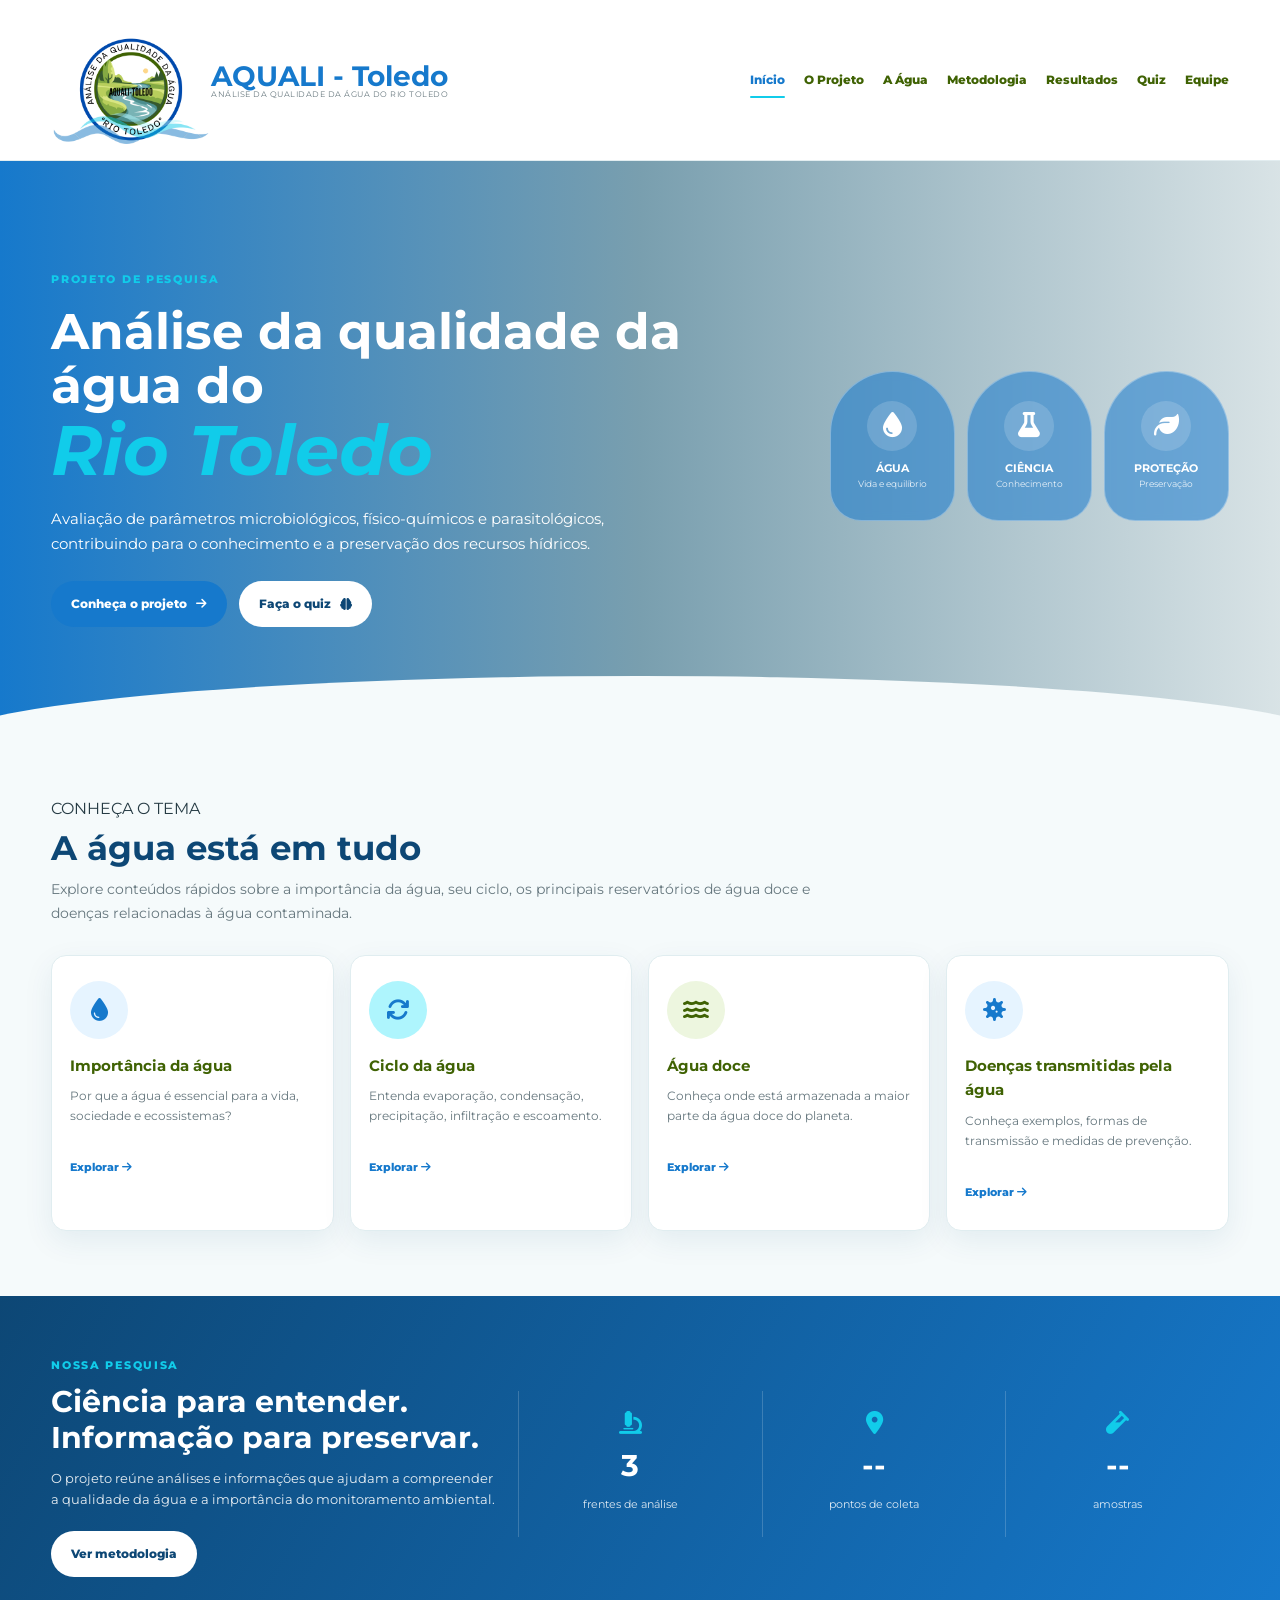
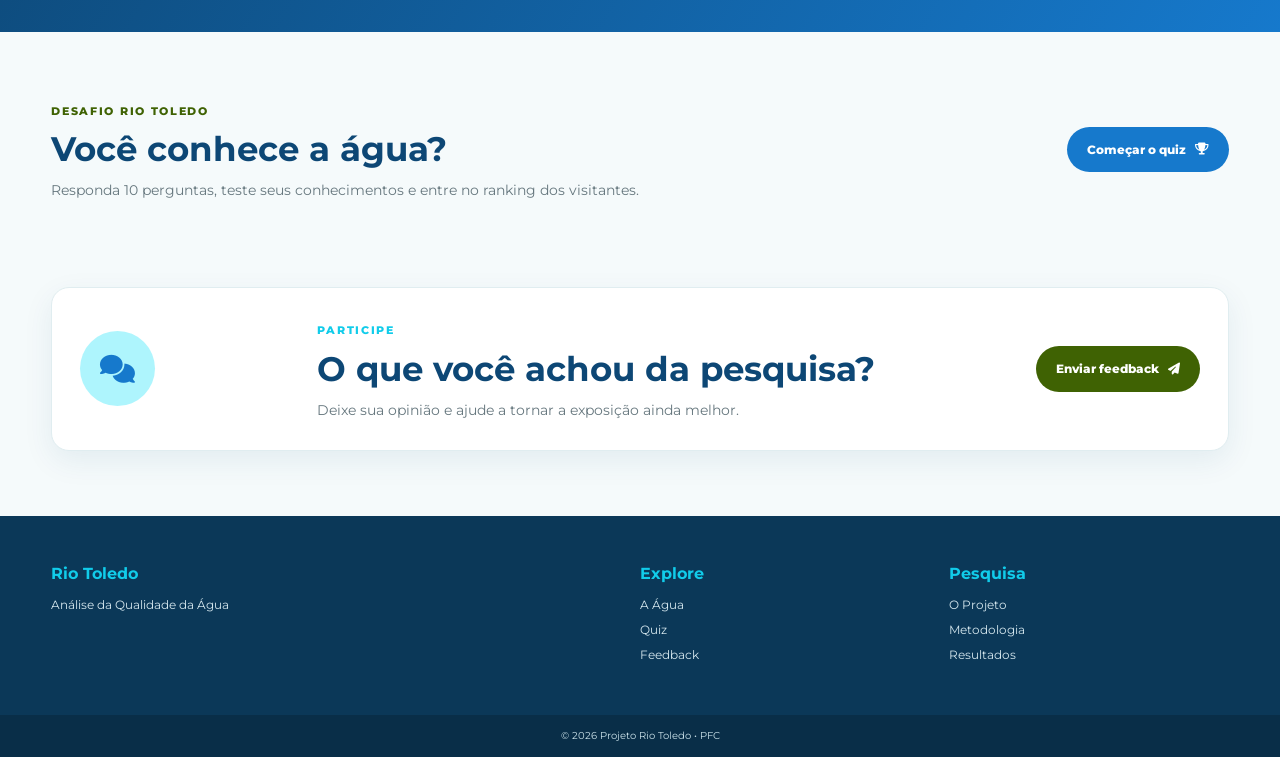
==== index.html @ f603f65a "chore: Arquivos iniciais" ====
<!DOCTYPE html>
<html lang="pt-BR">
<head>
  <meta charset="UTF-8">
  <meta name="viewport" content="width=device-width, initial-scale=1.0">
  <meta name="description" content="Projeto Rio Toledo — Análise da Qualidade da Água">
  <title>Rio Toledo | Análise da Qualidade da Água</title>
  <link rel="stylesheet" href="css/style.css">
  <link rel="stylesheet" href="https://cdnjs.cloudflare.com/ajax/libs/font-awesome/6.5.2/css/all.min.css">
</head>
<body>
<header class="header">
  <div class="container header-inner">
    <a class="brand" href="index.html" aria-label="Rio Toledo - início">
      <img src="img/AQUALI-TOLEDO (2).png" alt="Logo Rio Toledo" onerror="this.style.display='none'">
      <div class="brand-fallback">
        <strong>AQUALI - Toledo</strong>
        <small>Análise da Qualidade da Água do Rio Toledo</small>
      </div>
    </a>

    <button class="menu-toggle" aria-label="Abrir menu"><i class="fa-solid fa-bars"></i></button>

    <nav class="nav" id="mainNav">
      <a href="index.html" class="active">Início</a>
      <a href="projeto.html">O Projeto</a>
      <a href="agua.html">A Água</a>
      <a href="metodologia.html">Metodologia</a>
      <a href="resultados.html">Resultados</a>
      <a href="quiz.html">Quiz</a>
      <a href="equipe.html">Equipe</a>
    </nav>
  </div>
</header>

<main>
  <section class="hero" id="inicio">
    <div class="hero-overlay"></div>
    <div class="container hero-inner">
      <div class="hero-copy">
        <span class="eyebrow">PROJETO DE PESQUISA</span>
        <h1>Análise da qualidade da água do <em>Rio Toledo</em></h1>
        <p>Avaliação de parâmetros microbiológicos, físico-químicos e parasitológicos, contribuindo para o conhecimento e a preservação dos recursos hídricos.</p>
        <div class="hero-actions">
          <a class="btn btn-primary" href="projeto.html">Conheça o projeto <i class="fa-solid fa-arrow-right"></i></a>
          <a class="btn btn-light" href="quiz.html">Faça o quiz <i class="fa-solid fa-brain"></i></a>
        </div>
      </div>

      <div class="hero-badges">
        <div class="hero-badge"><i class="fa-solid fa-droplet"></i><b>ÁGUA</b><span>Vida e equilíbrio</span></div>
        <div class="hero-badge"><i class="fa-solid fa-flask"></i><b>CIÊNCIA</b><span>Conhecimento</span></div>
        <div class="hero-badge"><i class="fa-solid fa-leaf"></i><b>PROTEÇÃO</b><span>Preservação</span></div>
      </div>
    </div>
  </section>

  <section class="container section">
    <div class="section-heading">
      <span>CONHEÇA O TEMA</span>
      <h2>A água está em tudo</h2>
      <p>Explore conteúdos rápidos sobre a importância da água, seu ciclo, os principais reservatórios de água doce e doenças relacionadas à água contaminada.</p>
    </div>

    <div class="feature-grid">
      <a class="feature-card" href="agua.html#importancia">
        <div class="icon-circle blue"><i class="fa-solid fa-droplet"></i></div>
        <h3>Importância da água</h3>
        <p>Por que a água é essencial para a vida, sociedade e ecossistemas?</p>
        <span>Explorar <i class="fa-solid fa-arrow-right"></i></span>
      </a>
      <a class="feature-card" href="agua.html#ciclo">
        <div class="icon-circle cyan"><i class="fa-solid fa-arrows-rotate"></i></div>
        <h3>Ciclo da água</h3>
        <p>Entenda evaporação, condensação, precipitação, infiltração e escoamento.</p>
        <span>Explorar <i class="fa-solid fa-arrow-right"></i></span>
      </a>
      <a class="feature-card" href="agua.html#reservatorios">
        <div class="icon-circle green"><i class="fa-solid fa-water"></i></div>
        <h3>Água doce</h3>
        <p>Conheça onde está armazenada a maior parte da água doce do planeta.</p>
        <span>Explorar <i class="fa-solid fa-arrow-right"></i></span>
      </a>
      <a class="feature-card" href="agua.html#doencas">
        <div class="icon-circle blue"><i class="fa-solid fa-virus"></i></div>
        <h3>Doenças transmitidas pela água</h3>
        <p>Conheça exemplos, formas de transmissão e medidas de prevenção.</p>
        <span>Explorar <i class="fa-solid fa-arrow-right"></i></span>
      </a>
    </div>
  </section>

  <section class="project-strip">
    <div class="container strip-grid">
      <div>
        <span class="eyebrow">NOSSA PESQUISA</span>
        <h2>Ciência para entender. Informação para preservar.</h2>
        <p>O projeto reúne análises e informações que ajudam a compreender a qualidade da água e a importância do monitoramento ambiental.</p>
        <a class="btn btn-light" href="metodologia.html">Ver metodologia</a>
      </div>
      <div class="strip-stat"><i class="fa-solid fa-microscope"></i><strong>3</strong><span>frentes de análise</span></div>
      <div class="strip-stat"><i class="fa-solid fa-location-dot"></i><strong>--</strong><span>pontos de coleta</span></div>
      <div class="strip-stat"><i class="fa-solid fa-vial"></i><strong>--</strong><span>amostras</span></div>
    </div>
  </section>

  <section class="container section quiz-promo">
    <div>
      <span class="eyebrow green-text">DESAFIO RIO TOLEDO</span>
      <h2>Você conhece a água?</h2>
      <p>Responda 10 perguntas, teste seus conhecimentos e entre no ranking dos visitantes.</p>
    </div>
    <a class="btn btn-primary" href="quiz.html">Começar o quiz <i class="fa-solid fa-trophy"></i></a>
  </section>

  <section class="container section feedback-promo">
    <div class="feedback-art"><i class="fa-solid fa-comments"></i></div>
    <div>
      <span class="eyebrow">PARTICIPE</span>
      <h2>O que você achou da pesquisa?</h2>
      <p>Deixe sua opinião e ajude a tornar a exposição ainda melhor.</p>
    </div>
    <a class="btn btn-green" href="feedback.html">Enviar feedback <i class="fa-solid fa-paper-plane"></i></a>
  </section>
</main>

<footer class="footer">
  <div class="container footer-grid">
    <div><strong>Rio Toledo</strong><p>Análise da Qualidade da Água</p></div>
    <div><strong>Explore</strong><a href="agua.html">A Água</a><a href="quiz.html">Quiz</a><a href="feedback.html">Feedback</a></div>
    <div><strong>Pesquisa</strong><a href="projeto.html">O Projeto</a><a href="metodologia.html">Metodologia</a><a href="resultados.html">Resultados</a></div>
  </div>
  <div class="footer-bottom">© 2026 Projeto Rio Toledo • PFC</div>
</footer>

<script src="js/script.js"></script>
</body>
</html>
---- css/style.css ----
@import url("https://fonts.googleapis.com/css2?family=Montserrat:wght@400;500;600;700;800&display=swap");

:root {
  --blue: #1679cc;
  --cyan: #11ccea;
  --light: #aef5fd;
  --green: #3f6203;
  --dark: #0d4775;
  --text: #263b44;
  --muted: #66777e;
  --bg: #f5fafb;
  --white: #fff;
  --shadow: 0 10px 30px rgba(13, 71, 117, 0.08);
}
* {
  box-sizing: border-box;
  margin: 0;
  padding: 0;
}
html {
  scroll-behavior: smooth;
}
body {
  font-family: Montserrat, Arial, sans-serif;
  color: var(--text);
  background: var(--bg);
  line-height: 1.65;
}
a {
  text-decoration: none;
  color: inherit;
}
button,
input,
textarea {
  font: inherit;
}
img {
  max-width: 100%;
  display: block;
}
.container {
  width: min(1180px, 92%);
  margin: auto;
}
.header {
  position: sticky;
  top: 0;
  z-index: 1000;
  background: rgba(255, 255, 255, 0.97);
  backdrop-filter: blur(10px);
  border-bottom: 1px solid #e2edf0;
}
.header-inner {
  min-height: 150px;
  display: flex;
  align-items: center;
  gap: 25px;
}
.brand {
  display: flex;
  align-items: center;
  min-width: 280px;
  color: var(--dark);
}
.brand img {
  width: 160px;
  max-height: 170px;
  object-fit: contain;
}
.brand-fallback {
  display: flex;
  flex-direction: column;
  line-height: 1;
}
.brand-pfc {
  font-size: 10px;
  color: var(--green);
  font-weight: 800;
}
.brand-fallback strong {
  font-size: 28px;
  color: var(--blue);
}
.brand-fallback small {
  font-size: 8px;
  text-transform: uppercase;
  color: #6a7a80;
  letter-spacing: 0.5px;
}
.nav {
  margin-left: auto;
  display: flex;
  gap: 19px;
  align-items: center;
}
.nav a {
  font-size: 12px;
  font-weight: 800;
  color: var(--green);
  padding: 8px 0;
  position: relative;
}
.nav a:hover,
.nav a.active {
  color: var(--blue);
}
.nav a.active:after {
  content: "";
  position: absolute;
  left: 0;
  right: 0;
  bottom: 0;
  height: 2px;
  background: var(--cyan);
  border-radius: 4px;
}
.menu-toggle {
  display: none;
  margin-left: auto;
  border: 0;
  background: var(--light);
  color: var(--blue);
  width: 42px;
  height: 42px;
  border-radius: 10px;
  cursor: pointer;
}
.hero {
  min-height: 570px;
  position: relative;
  background: url("../img/rio-toledo.jpg") center/cover no-repeat;
  overflow: hidden;
}
.hero-overlay {
  position: absolute;
  inset: 0;
  background: linear-gradient(
    90deg,
    rgba(22, 121, 204),
    rgba(7, 75, 105, 0.52),
    rgba(10, 60, 75, 0.12)
  );
}
.hero:after {
  content: "";
  position: absolute;
  left: -5%;
  bottom: -80px;
  width: 110%;
  height: 135px;
  background: var(--bg);
  border-radius: 50% 50% 0 0;
}
.hero-inner {
  min-height: 570px;
  position: relative;
  z-index: 2;
  display: flex;
  align-items: center;
  justify-content: space-between;
  gap: 30px;
}
.hero-copy {
  max-width: 670px;
  color: #fff;
}
.eyebrow {
  display: inline-block;
  font-size: 11px;
  font-weight: 800;
  letter-spacing: 1.7px;
  color: var(--cyan);
}
.hero-copy h1 {
  font-size: 50px;
  line-height: 1.08;
  margin: 14px 0 18px;
}
.hero-copy h1 em {
  display: block;
  color: var(--cyan);
  font-size: 70px;
  font-style: italic;
}
.hero-copy p {
  font-size: 15px;
  max-width: 600px;
  margin-bottom: 25px;
}
.hero-actions {
  display: flex;
  gap: 12px;
  flex-wrap: wrap;
}
.btn {
  display: inline-flex;
  align-items: center;
  justify-content: center;
  gap: 9px;
  border: 0;
  border-radius: 25px;
  padding: 13px 20px;
  font-size: 12px;
  font-weight: 800;
  cursor: pointer;
  transition: 0.25s;
}
.btn:hover {
  transform: translateY(-2px);
}
.btn-primary {
  background: var(--blue);
  color: #fff;
}
.btn-green {
  background: var(--green);
  color: #fff;
}
.btn-light {
  background: #fff;
  color: var(--dark);
}
.hero-badges {
  display: flex;
  gap: 12px;
}
.hero-badge {
  width: 125px;
  height: 150px;
  border: 1px solid rgba(255, 255, 255, 0.3);
  background: rgba(22, 121, 204, 0.55);
  backdrop-filter: blur(5px);
  border-radius: 70px 70px 35px 35px;
  color: #fff;
  display: flex;
  flex-direction: column;
  align-items: center;
  justify-content: center;
  text-align: center;
}
.hero-badge i {
  font-size: 25px;
  background: rgba(255, 255, 255, 0.16);
  width: 50px;
  height: 50px;
  border-radius: 50%;
  display: flex;
  align-items: center;
  justify-content: center;
  margin-bottom: 8px;
}
.hero-badge b {
  font-size: 11px;
}
.hero-badge span {
  font-size: 9px;
  opacity: 0.85;
}
.section {
  padding: 65px 0;
}
.section-heading {
  max-width: 760px;
  margin-bottom: 30px;
}
.section-heading h2,
.quiz-promo h2,
.feedback-promo h2 {
  font-size: 34px;
  color: var(--dark);
  line-height: 1.15;
  margin: 7px 0 10px;
}
.section-heading p,
.quiz-promo p,
.feedback-promo p {
  color: var(--muted);
  font-size: 14px;
}
.feature-grid {
  display: grid;
  grid-template-columns: repeat(4, 1fr);
  gap: 16px;
}
.feature-card {
  background: #fff;
  border: 1px solid #e0edf0;
  border-radius: 15px;
  padding: 25px 18px;
  box-shadow: var(--shadow);
  transition: 0.25s;
}
.feature-card:hover {
  transform: translateY(-5px);
  border-color: var(--cyan);
}
.icon-circle {
  width: 58px;
  height: 58px;
  border-radius: 50%;
  display: flex;
  align-items: center;
  justify-content: center;
  font-size: 23px;
  margin-bottom: 15px;
}
.icon-circle.blue {
  background: #e6f4ff;
  color: var(--blue);
}
.icon-circle.cyan {
  background: var(--light);
  color: var(--blue);
}
.icon-circle.green {
  background: #edf6df;
  color: var(--green);
}
.feature-card h3 {
  font-size: 15px;
  color: var(--green);
  margin-bottom: 8px;
}
.feature-card p {
  font-size: 12px;
  color: var(--muted);
  min-height: 60px;
}
.feature-card span {
  display: inline-block;
  margin-top: 12px;
  color: var(--blue);
  font-size: 11px;
  font-weight: 800;
}
.project-strip {
  background: linear-gradient(120deg, var(--dark), var(--blue));
  color: #fff;
  padding: 55px 0;
}
.strip-grid {
  display: grid;
  grid-template-columns: 2fr repeat(3, 1fr);
  gap: 20px;
  align-items: center;
}
.strip-grid h2 {
  font-size: 30px;
  line-height: 1.2;
  margin: 7px 0 12px;
}
.strip-grid p {
  font-size: 13px;
  opacity: 0.9;
  margin-bottom: 20px;
}
.strip-stat {
  text-align: center;
  padding: 20px;
  border-left: 1px solid rgba(255, 255, 255, 0.18);
}
.strip-stat i {
  display: block;
  font-size: 23px;
  color: var(--cyan);
  margin-bottom: 7px;
}
.strip-stat strong {
  display: block;
  font-size: 30px;
}
.strip-stat span {
  font-size: 11px;
  opacity: 0.85;
}
.quiz-promo,
.feedback-promo {
  display: flex;
  align-items: center;
  justify-content: space-between;
  gap: 25px;
}
.green-text {
  color: var(--green);
}
.feedback-promo {
  background: #fff;
  margin-top: 20px;
  margin-bottom: 65px;
  padding: 28px;
  border-radius: 18px;
  box-shadow: var(--shadow);
  border: 1px solid #e0edf0;
}
.feedback-art {
  width: 75px;
  height: 75px;
  flex: none;
  border-radius: 50%;
  background: var(--light);
  color: var(--blue);
  display: flex;
  align-items: center;
  justify-content: center;
  font-size: 28px;
}
.footer {
  background: #0b3858;
  color: #fff;
  margin-top: 30px;
}
.footer-grid {
  display: grid;
  grid-template-columns: 2fr 1fr 1fr;
  gap: 30px;
  padding: 45px 0;
}
.footer-grid strong {
  display: block;
  margin-bottom: 8px;
  color: var(--cyan);
}
.footer-grid p,
.footer-grid a {
  display: block;
  color: #d5e7ee;
  font-size: 12px;
  margin-bottom: 5px;
}
.footer-grid a:hover {
  color: #fff;
}
.footer-bottom {
  text-align: center;
  background: rgba(0, 0, 0, 0.18);
  padding: 13px;
  font-size: 10px;
  color: #c9e0e8;
}
.page-hero {
  background: linear-gradient(120deg, var(--dark), var(--blue));
  color: #fff;
  padding: 65px 0;
}
.page-hero h1 {
  font-size: 46px;
  line-height: 1.1;
  margin: 8px 0;
}
.page-hero p {
  max-width: 700px;
  font-size: 14px;
  opacity: 0.9;
}
.content-section {
  display: grid;
  gap: 20px;
}
.content-card {
  background: #fff;
  border: 1px solid #e0edf0;
  border-radius: 15px;
  padding: 28px;
  box-shadow: var(--shadow);
}
.content-card h2 {
  color: var(--dark);
  font-size: 23px;
  margin-bottom: 12px;
}
.content-card p {
  color: #5e7077;
  font-size: 14px;
  margin-bottom: 12px;
}
.content-card ul {
  color: #5e7077;
}
.title-symbol {
  color: var(--blue);
  margin-right: 8px;
}
.check-list {
  list-style: none;
  display: grid;
  gap: 9px;
  padding: 0;
}
.check-list li:before {
  content: "✓";
  color: var(--green);
  font-weight: 900;
  margin-right: 9px;
}
.mini-grid {
  display: grid;
  grid-template-columns: repeat(4, 1fr);
  gap: 12px;
  margin-top: 20px;
}
.mini-grid > div {
  background: #f3fbfc;
  padding: 17px;
  border-radius: 12px;
}
.mini-grid strong {
  color: var(--green);
  font-size: 13px;
}
.mini-grid p {
  font-size: 11px;
  margin: 5px 0 0;
}
.water-cycle {
  display: flex;
  align-items: stretch;
  gap: 8px;
  flex-wrap: wrap;
  margin-top: 25px;
}
.cycle-step {
  flex: 1 1 150px;
  background: #f3fbfc;
  border: 1px solid #d9eff4;
  border-radius: 12px;
  padding: 17px;
  text-align: center;
}
.cycle-step span {
  display: block;
  font-size: 28px;
  margin-bottom: 5px;
}
.cycle-step b {
  display: block;
  color: var(--blue);
  font-size: 13px;
}
.cycle-step small {
  display: block;
  color: var(--muted);
  font-size: 10px;
  margin-top: 5px;
}
.cycle-arrow {
  display: flex;
  align-items: center;
  color: var(--cyan);
  font-size: 22px;
}
.reservoir-grid,
.disease-grid {
  display: grid;
  grid-template-columns: repeat(3, 1fr);
  gap: 15px;
  margin-top: 20px;
}
.reservoir,
.disease {
  background: #f8fcfc;
  border: 1px solid #e1eef1;
  border-radius: 12px;
  padding: 20px;
}
.reservoir-icon {
  font-size: 32px;
}
.reservoir h3,
.disease h3 {
  color: var(--green);
  font-size: 16px;
  margin: 8px 0;
}
.reservoir p,
.disease p {
  font-size: 12px;
}
.timeline {
  display: grid;
  gap: 16px;
}
.timeline-item {
  display: grid;
  grid-template-columns: 58px 1fr;
  gap: 16px;
  align-items: start;
  padding: 20px;
  background: #fff;
  border: 1px solid #e0edf0;
  border-radius: 14px;
  box-shadow: var(--shadow);
}
.timeline-item > span {
  width: 48px;
  height: 48px;
  border-radius: 50%;
  display: flex;
  align-items: center;
  justify-content: center;
  background: var(--light);
  color: var(--blue);
  font-weight: 900;
}
.timeline-item h2 {
  font-size: 18px;
  color: var(--dark);
  margin-bottom: 4px;
}
.timeline-item p {
  font-size: 13px;
  color: var(--muted);
}
.notice {
  margin-top: 20px;
  background: #effbfe;
  border-left: 4px solid var(--cyan);
  padding: 15px;
  display: flex;
  gap: 12px;
}
.notice i {
  color: var(--blue);
  margin-top: 4px;
}
.notice p {
  font-size: 12px;
  color: #526870;
}
.result-cards {
  display: grid;
  grid-template-columns: repeat(3, 1fr);
  gap: 16px;
  margin-bottom: 25px;
}
.result-cards > div {
  text-align: center;
  background: #fff;
  border: 1px solid #e0edf0;
  padding: 25px;
  border-radius: 14px;
}
.result-cards i {
  display: block;
  color: var(--blue);
  font-size: 25px;
  margin-bottom: 8px;
}
.result-cards strong {
  display: block;
  color: var(--dark);
  font-size: 32px;
}
.result-cards span {
  font-size: 11px;
  color: var(--muted);
}
.placeholder-chart {
  min-height: 220px;
  border: 2px dashed #bfe6ef;
  border-radius: 15px;
  background: #f7fdfe;
  display: flex;
  flex-direction: column;
  align-items: center;
  justify-content: center;
  color: var(--muted);
  text-align: center;
  margin-top: 20px;
}
.placeholder-chart i {
  font-size: 38px;
  color: var(--cyan);
  margin-bottom: 8px;
}
.placeholder-chart h3 {
  color: var(--dark);
}
.team-grid {
  display: grid;
  grid-template-columns: repeat(3, 1fr);
  gap: 18px;
}
.person-card {
  text-align: center;
  background: #fff;
  border: 1px solid #e0edf0;
  border-radius: 15px;
  padding: 30px;
  box-shadow: var(--shadow);
}
.person-icon {
  width: 70px;
  height: 70px;
  border-radius: 50%;
  margin: 0 auto 14px;
  background: var(--light);
  color: var(--blue);
  display: flex;
  align-items: center;
  justify-content: center;
  font-size: 27px;
}
.person-card h3 {
  color: var(--dark);
  font-size: 16px;
}
.person-card p {
  font-size: 13px;
  color: var(--muted);
}
.person-card small {
  color: var(--green);
  font-weight: 700;
}
.feedback-layout {
  display: grid;
  grid-template-columns: 1fr 1fr;
  gap: 25px;
  padding: 55px 0;
}
.feedback-layout label {
  display: block;
  font-size: 12px;
  font-weight: 800;
  color: var(--green);
  margin: 14px 0 6px;
}
.feedback-layout input,
.feedback-layout textarea {
  width: 100%;
  border: 1px solid #d7e6ea;
  border-radius: 10px;
  padding: 13px;
  outline: none;
}
.feedback-layout textarea {
  min-height: 150px;
  resize: vertical;
}
.rating-input {
  display: flex;
  gap: 5px;
}
.rating-input button {
  border: 0;
  background: transparent;
  color: #c8d4d8;
  font-size: 34px;
  cursor: pointer;
}
.rating-input button.selected {
  color: #f2b63d;
}
.form-status {
  font-size: 12px;
  font-weight: 700;
  margin-top: 12px;
}
.form-status.success {
  color: var(--green);
}
.form-status.error {
  color: #b03b3b;
}
.rating-summary {
  text-align: center;
}
.big-rating {
  display: flex;
  align-items: end;
  justify-content: center;
  color: var(--blue);
  margin-top: 12px;
}
.big-rating strong {
  font-size: 50px;
  line-height: 1;
}
.big-rating span {
  margin-bottom: 7px;
}
.stars {
  color: #f2b63d;
  letter-spacing: 2px;
  font-size: 23px;
}
.feedback-list {
  display: grid;
  gap: 10px;
}
.feedback-item {
  background: #f7fbfc;
  border-radius: 10px;
  padding: 13px;
}
.feedback-item-top {
  display: flex;
  justify-content: space-between;
  gap: 10px;
}
.feedback-item strong {
  color: var(--dark);
  font-size: 12px;
}
.stars-small {
  color: #f2b63d;
  font-size: 12px;
}
.feedback-item p {
  font-size: 11px !important;
  margin: 5px 0 !important;
}
.feedback-item small {
  font-size: 9px;
  color: #8a999e;
}
.muted {
  color: var(--muted);
  font-size: 12px;
}

@media (max-width: 1050px) {
  .nav {
    gap: 12px;
  }
  .nav a {
    font-size: 10px;
  }
  .brand {
    min-width: 220px;
  }
  .brand img {
    width: 210px;
  }
  .hero-copy h1 {
    font-size: 42px;
  }
  .hero-copy h1 em {
    font-size: 58px;
  }
}
@media (max-width: 900px) {
  .header-inner {
    min-height: 76px;
  }
  .menu-toggle {
    display: block;
  }
  .nav {
    display: none;
    position: absolute;
    left: 0;
    right: 0;
    top: 76px;
    background: #fff;
    padding: 15px 4%;
    border-bottom: 1px solid #ddd;
    flex-direction: column;
    align-items: flex-start;
  }
  .nav.open {
    display: flex;
  }
  .brand {
    min-width: auto;
  }
  .brand img {
    width: 190px;
  }
  .brand-fallback strong {
    font-size: 23px;
  }
  .hero-inner {
    min-height: 570px;
    align-items: flex-start;
    padding-top: 100px;
  }
  .hero-badges {
    display: none;
  }
  .feature-grid {
    grid-template-columns: repeat(2, 1fr);
  }
  .strip-grid {
    grid-template-columns: 1fr 1fr;
  }
  .strip-grid > div:first-child {
    grid-column: 1/-1;
  }
  .mini-grid {
    grid-template-columns: repeat(2, 1fr);
  }
  .reservoir-grid,
  .disease-grid {
    grid-template-columns: 1fr 1fr;
  }
  .team-grid {
    grid-template-columns: 1fr 1fr;
  }
  .feedback-layout {
    grid-template-columns: 1fr;
  }
}
@media (max-width: 600px) {
  .container {
    width: 92%;
  }
  .brand img {
    width: 170px;
  }
  .brand-fallback {
    display: none;
  }
  .hero-copy h1 {
    font-size: 35px;
  }
  .hero-copy h1 em {
    font-size: 47px;
  }
  .hero-copy p {
    font-size: 13px;
  }
  .section {
    padding: 45px 0;
  }
  .section-heading h2,
  .quiz-promo h2,
  .feedback-promo h2 {
    font-size: 28px;
  }
  .feature-grid,
  .strip-grid,
  .mini-grid,
  .reservoir-grid,
  .disease-grid,
  .result-cards,
  .team-grid {
    grid-template-columns: 1fr;
  }
  .quiz-promo,
  .feedback-promo {
    align-items: flex-start;
    flex-direction: column;
  }
  .page-hero h1 {
    font-size: 38px;
  }
  .content-card {
    padding: 20px;
  }
  .cycle-arrow {
    display: none;
  }
  .feedback-item-top {
    flex-direction: column;
    gap: 3px;
  }
  .footer-grid {
    grid-template-columns: 1fr;
  }
}
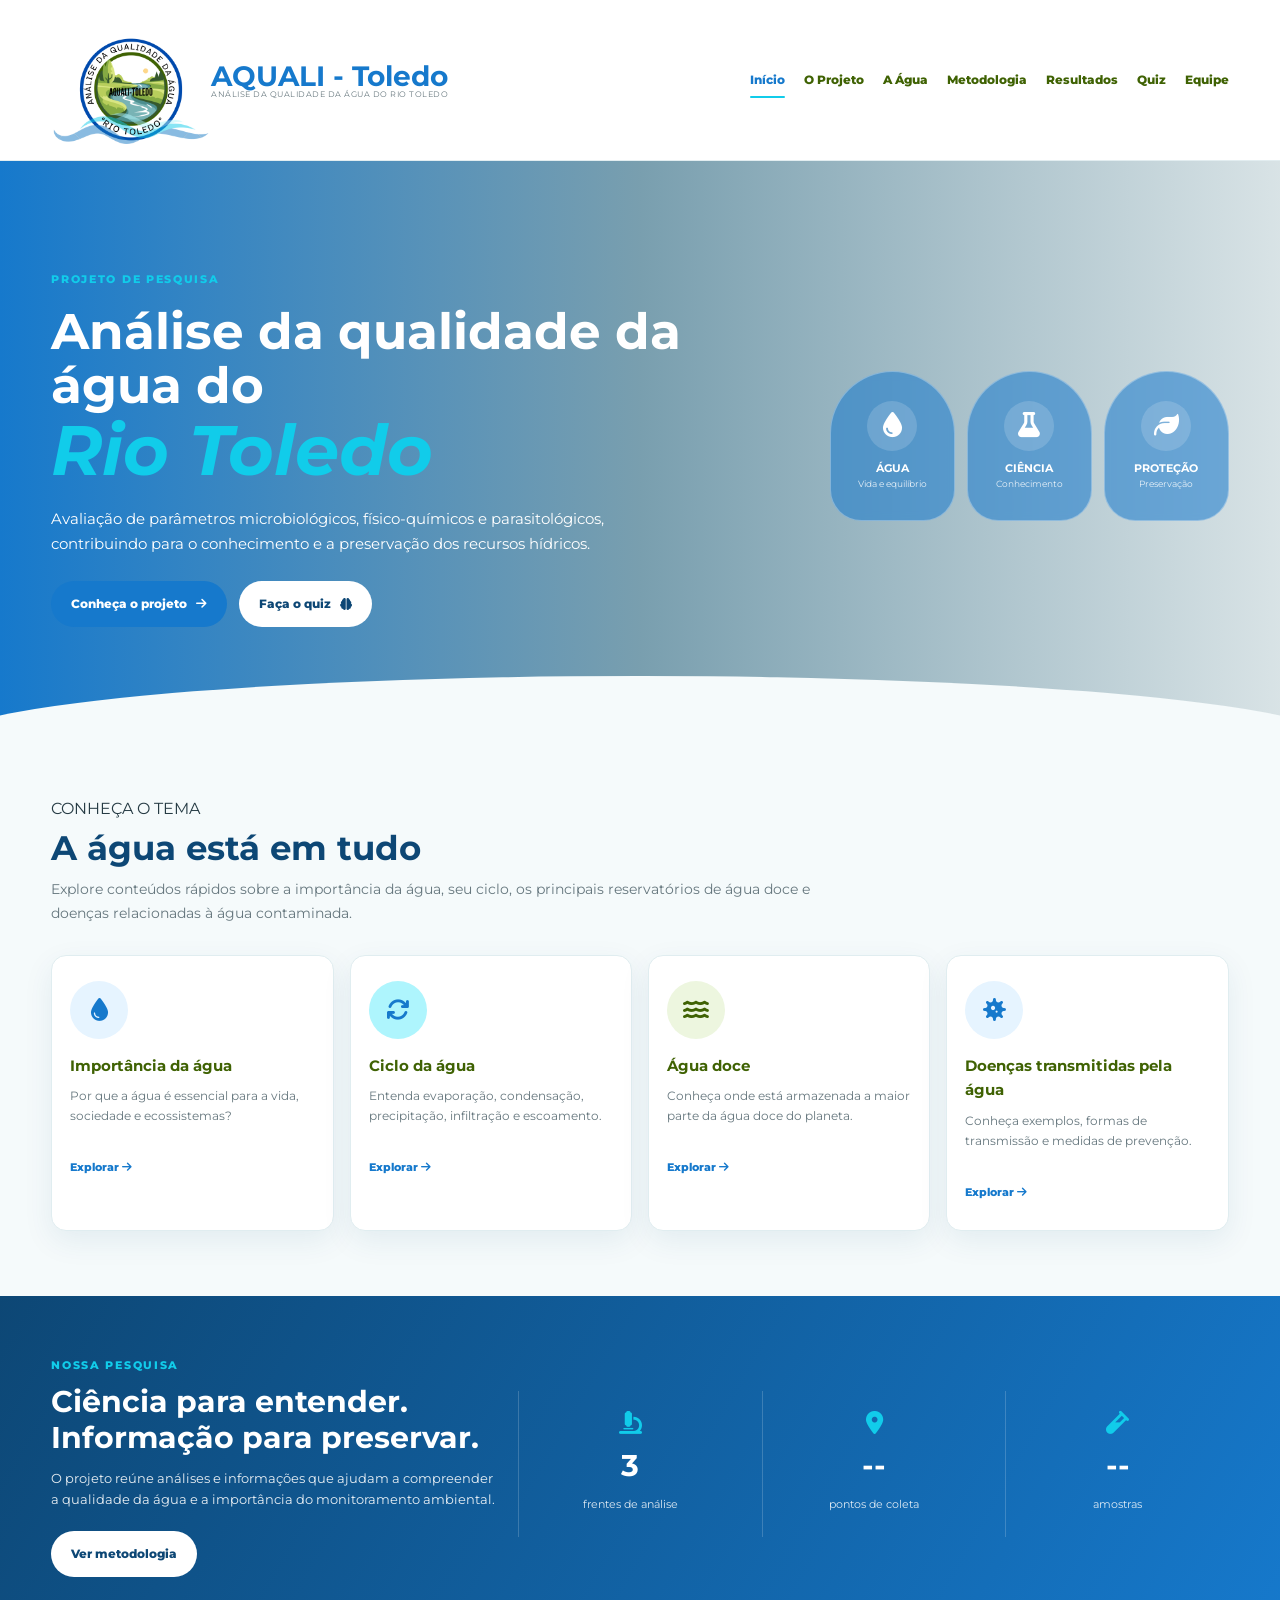
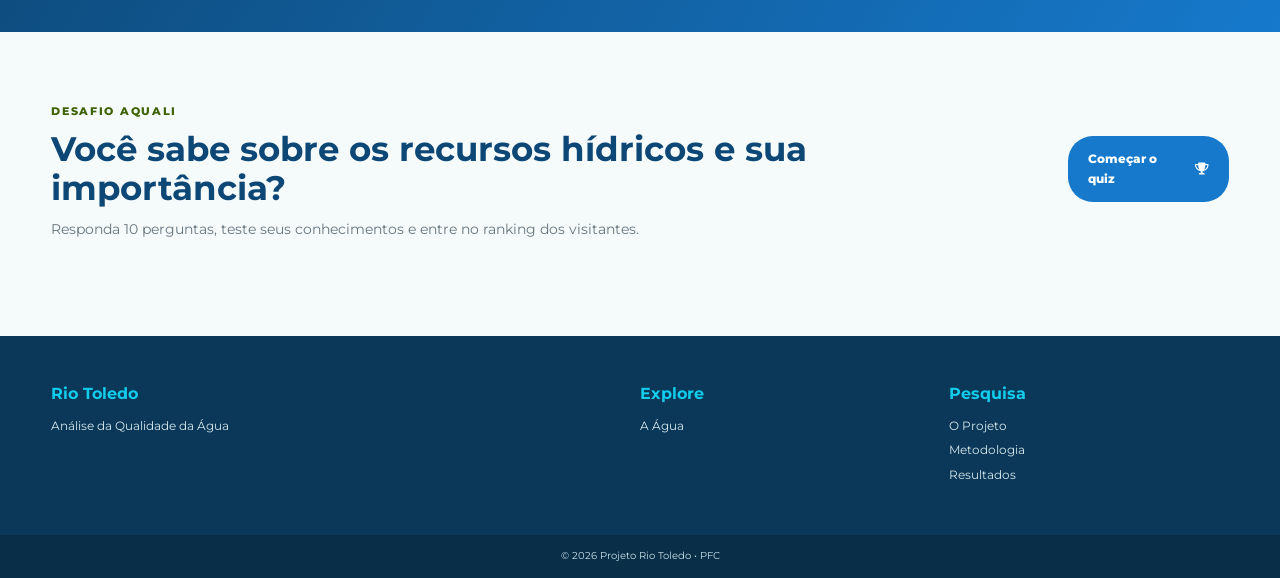
==== commit 78dc75a8: "correçao dos haeaders" ====
--- a/index.html
+++ b/index.html
@@ -1,138 +1,208 @@
-<!DOCTYPE html>
+<!doctype html>
 <html lang="pt-BR">
-<head>
-  <meta charset="UTF-8">
-  <meta name="viewport" content="width=device-width, initial-scale=1.0">
-  <meta name="description" content="Projeto Rio Toledo — Análise da Qualidade da Água">
-  <title>Rio Toledo | Análise da Qualidade da Água</title>
-  <link rel="stylesheet" href="css/style.css">
-  <link rel="stylesheet" href="https://cdnjs.cloudflare.com/ajax/libs/font-awesome/6.5.2/css/all.min.css">
-</head>
-<body>
-<header class="header">
-  <div class="container header-inner">
-    <a class="brand" href="index.html" aria-label="Rio Toledo - início">
-      <img src="img/AQUALI-TOLEDO (2).png" alt="Logo Rio Toledo" onerror="this.style.display='none'">
-      <div class="brand-fallback">
-        <strong>AQUALI - Toledo</strong>
-        <small>Análise da Qualidade da Água do Rio Toledo</small>
+  <head>
+    <meta charset="UTF-8" />
+    <meta name="viewport" content="width=device-width, initial-scale=1.0" />
+    <meta
+      name="description"
+      content="Projeto Rio Toledo — Análise da Qualidade da Água"
+    />
+    <link
+      rel="shortcut icon"
+      href="img/AQUALI-TOLEDO (2).png"
+      type="image/x-icon"
+    />
+    <title>Aquali | Análise da Qualidade da Água</title>
+    <link rel="stylesheet" href="css/style.css" />
+    <link
+      rel="stylesheet"
+      href="https://cdnjs.cloudflare.com/ajax/libs/font-awesome/6.5.2/css/all.min.css"
+    />
+  </head>
+  <body>
+    <header class="header">
+      <div class="container header-inner">
+        <a class="brand" href="index.html" aria-label="Rio Toledo - início">
+          <img
+            src="img/AQUALI-TOLEDO (2).png"
+            alt="Logo Rio Toledo"
+            onerror="this.style.display = 'none'"
+          />
+          <div class="brand-fallback">
+            <strong>AQUALI - Toledo</strong>
+            <small>Análise da Qualidade da Água do Rio Toledo</small>
+          </div>
+        </a>
+
+        <button class="menu-toggle" aria-label="Abrir menu">
+          <i class="fa-solid fa-bars"></i>
+        </button>
+
+        <nav class="nav" id="mainNav">
+          <a href="index.html" class="active">Início</a>
+          <a href="projeto.html">O Projeto</a>
+          <a href="agua.html">A Água</a>
+          <a href="metodologia.html">Metodologia</a>
+          <a href="resultados.html">Resultados</a>
+          <a href="quiz.html">Quiz</a>
+          <a href="equipe.html">Equipe</a>
+        </nav>
       </div>
-    </a>
-
-    <button class="menu-toggle" aria-label="Abrir menu"><i class="fa-solid fa-bars"></i></button>
-
-    <nav class="nav" id="mainNav">
-      <a href="index.html" class="active">Início</a>
-      <a href="projeto.html">O Projeto</a>
-      <a href="agua.html">A Água</a>
-      <a href="metodologia.html">Metodologia</a>
-      <a href="resultados.html">Resultados</a>
-      <a href="quiz.html">Quiz</a>
-      <a href="equipe.html">Equipe</a>
-    </nav>
-  </div>
-</header>
-
-<main>
-  <section class="hero" id="inicio">
-    <div class="hero-overlay"></div>
-    <div class="container hero-inner">
-      <div class="hero-copy">
-        <span class="eyebrow">PROJETO DE PESQUISA</span>
-        <h1>Análise da qualidade da água do <em>Rio Toledo</em></h1>
-        <p>Avaliação de parâmetros microbiológicos, físico-químicos e parasitológicos, contribuindo para o conhecimento e a preservação dos recursos hídricos.</p>
-        <div class="hero-actions">
-          <a class="btn btn-primary" href="projeto.html">Conheça o projeto <i class="fa-solid fa-arrow-right"></i></a>
-          <a class="btn btn-light" href="quiz.html">Faça o quiz <i class="fa-solid fa-brain"></i></a>
+    </header>
+
+    <main>
+      <section class="hero" id="inicio">
+        <div class="hero-overlay"></div>
+        <div class="container hero-inner">
+          <div class="hero-copy">
+            <span class="eyebrow">PROJETO DE PESQUISA</span>
+            <h1>Análise da qualidade da água do <em>Rio Toledo</em></h1>
+            <p>
+              Avaliação de parâmetros microbiológicos, físico-químicos e
+              parasitológicos, contribuindo para o conhecimento e a preservação
+              dos recursos hídricos.
+            </p>
+            <div class="hero-actions">
+              <a class="btn btn-primary" href="projeto.html"
+                >Conheça o projeto <i class="fa-solid fa-arrow-right"></i
+              ></a>
+              <a class="btn btn-light" href="quiz.html"
+                >Faça o quiz <i class="fa-solid fa-brain"></i
+              ></a>
+            </div>
+          </div>
+
+          <div class="hero-badges">
+            <div class="hero-badge">
+              <i class="fa-solid fa-droplet"></i><b>ÁGUA</b
+              ><span>Vida e equilíbrio</span>
+            </div>
+            <div class="hero-badge">
+              <i class="fa-solid fa-flask"></i><b>CIÊNCIA</b
+              ><span>Conhecimento</span>
+            </div>
+            <div class="hero-badge">
+              <i class="fa-solid fa-leaf"></i><b>PROTEÇÃO</b
+              ><span>Preservação</span>
+            </div>
+          </div>
+        </div>
+      </section>
+
+      <section class="container section">
+        <div class="section-heading">
+          <span>CONHEÇA O TEMA</span>
+          <h2>A água está em tudo</h2>
+          <p>
+            Explore conteúdos rápidos sobre a importância da água, seu ciclo, os
+            principais reservatórios de água doce e doenças relacionadas à água
+            contaminada.
+          </p>
+        </div>
+
+        <div class="feature-grid">
+          <a class="feature-card" href="agua.html#importancia">
+            <div class="icon-circle blue">
+              <i class="fa-solid fa-droplet"></i>
+            </div>
+            <h3>Importância da água</h3>
+            <p>
+              Por que a água é essencial para a vida, sociedade e ecossistemas?
+            </p>
+            <span>Explorar <i class="fa-solid fa-arrow-right"></i></span>
+          </a>
+          <a class="feature-card" href="agua.html#ciclo">
+            <div class="icon-circle cyan">
+              <i class="fa-solid fa-arrows-rotate"></i>
+            </div>
+            <h3>Ciclo da água</h3>
+            <p>
+              Entenda evaporação, condensação, precipitação, infiltração e
+              escoamento.
+            </p>
+            <span>Explorar <i class="fa-solid fa-arrow-right"></i></span>
+          </a>
+          <a class="feature-card" href="agua.html#reservatorios">
+            <div class="icon-circle green">
+              <i class="fa-solid fa-water"></i>
+            </div>
+            <h3>Água doce</h3>
+            <p>
+              Conheça onde está armazenada a maior parte da água doce do
+              planeta.
+            </p>
+            <span>Explorar <i class="fa-solid fa-arrow-right"></i></span>
+          </a>
+          <a class="feature-card" href="agua.html#doencas">
+            <div class="icon-circle blue">
+              <i class="fa-solid fa-virus"></i>
+            </div>
+            <h3>Doenças transmitidas pela água</h3>
+            <p>
+              Conheça exemplos, formas de transmissão e medidas de prevenção.
+            </p>
+            <span>Explorar <i class="fa-solid fa-arrow-right"></i></span>
+          </a>
+        </div>
+      </section>
+
+      <section class="project-strip">
+        <div class="container strip-grid">
+          <div>
+            <span class="eyebrow">NOSSA PESQUISA</span>
+            <h2>Ciência para entender. Informação para preservar.</h2>
+            <p>
+              O projeto reúne análises e informações que ajudam a compreender a
+              qualidade da água e a importância do monitoramento ambiental.
+            </p>
+            <a class="btn btn-light" href="metodologia.html">Ver metodologia</a>
+          </div>
+          <div class="strip-stat">
+            <i class="fa-solid fa-microscope"></i><strong>3</strong
+            ><span>frentes de análise</span>
+          </div>
+          <div class="strip-stat">
+            <i class="fa-solid fa-location-dot"></i><strong>--</strong
+            ><span>pontos de coleta</span>
+          </div>
+          <div class="strip-stat">
+            <i class="fa-solid fa-vial"></i><strong>--</strong
+            ><span>amostras</span>
+          </div>
+        </div>
+      </section>
+
+      <section class="container section quiz-promo">
+        <div>
+          <span class="eyebrow green-text">DESAFIO AQUALI</span>
+          <h2>Você sabe sobre os recursos hídricos e sua importância?</h2>
+          <p>
+            Responda 10 perguntas, teste seus conhecimentos e entre no ranking
+            dos visitantes.
+          </p>
+        </div>
+        <a class="btn btn-primary" href="quiz.html"
+          >Começar o quiz <i class="fa-solid fa-trophy"></i
+        ></a>
+      </section>
+    </main>
+
+    <footer class="footer">
+      <div class="container footer-grid">
+        <div>
+          <strong>Rio Toledo</strong>
+          <p>Análise da Qualidade da Água</p>
+        </div>
+        <div><strong>Explore</strong><a href="agua.html">A Água</a></div>
+        <div>
+          <strong>Pesquisa</strong><a href="projeto.html">O Projeto</a
+          ><a href="metodologia.html">Metodologia</a
+          ><a href="resultados.html">Resultados</a>
         </div>
       </div>
-
-      <div class="hero-badges">
-        <div class="hero-badge"><i class="fa-solid fa-droplet"></i><b>ÁGUA</b><span>Vida e equilíbrio</span></div>
-        <div class="hero-badge"><i class="fa-solid fa-flask"></i><b>CIÊNCIA</b><span>Conhecimento</span></div>
-        <div class="hero-badge"><i class="fa-solid fa-leaf"></i><b>PROTEÇÃO</b><span>Preservação</span></div>
-      </div>
-    </div>
-  </section>
-
-  <section class="container section">
-    <div class="section-heading">
-      <span>CONHEÇA O TEMA</span>
-      <h2>A água está em tudo</h2>
-      <p>Explore conteúdos rápidos sobre a importância da água, seu ciclo, os principais reservatórios de água doce e doenças relacionadas à água contaminada.</p>
-    </div>
-
-    <div class="feature-grid">
-      <a class="feature-card" href="agua.html#importancia">
-        <div class="icon-circle blue"><i class="fa-solid fa-droplet"></i></div>
-        <h3>Importância da água</h3>
-        <p>Por que a água é essencial para a vida, sociedade e ecossistemas?</p>
-        <span>Explorar <i class="fa-solid fa-arrow-right"></i></span>
-      </a>
-      <a class="feature-card" href="agua.html#ciclo">
-        <div class="icon-circle cyan"><i class="fa-solid fa-arrows-rotate"></i></div>
-        <h3>Ciclo da água</h3>
-        <p>Entenda evaporação, condensação, precipitação, infiltração e escoamento.</p>
-        <span>Explorar <i class="fa-solid fa-arrow-right"></i></span>
-      </a>
-      <a class="feature-card" href="agua.html#reservatorios">
-        <div class="icon-circle green"><i class="fa-solid fa-water"></i></div>
-        <h3>Água doce</h3>
-        <p>Conheça onde está armazenada a maior parte da água doce do planeta.</p>
-        <span>Explorar <i class="fa-solid fa-arrow-right"></i></span>
-      </a>
-      <a class="feature-card" href="agua.html#doencas">
-        <div class="icon-circle blue"><i class="fa-solid fa-virus"></i></div>
-        <h3>Doenças transmitidas pela água</h3>
-        <p>Conheça exemplos, formas de transmissão e medidas de prevenção.</p>
-        <span>Explorar <i class="fa-solid fa-arrow-right"></i></span>
-      </a>
-    </div>
-  </section>
-
-  <section class="project-strip">
-    <div class="container strip-grid">
-      <div>
-        <span class="eyebrow">NOSSA PESQUISA</span>
-        <h2>Ciência para entender. Informação para preservar.</h2>
-        <p>O projeto reúne análises e informações que ajudam a compreender a qualidade da água e a importância do monitoramento ambiental.</p>
-        <a class="btn btn-light" href="metodologia.html">Ver metodologia</a>
-      </div>
-      <div class="strip-stat"><i class="fa-solid fa-microscope"></i><strong>3</strong><span>frentes de análise</span></div>
-      <div class="strip-stat"><i class="fa-solid fa-location-dot"></i><strong>--</strong><span>pontos de coleta</span></div>
-      <div class="strip-stat"><i class="fa-solid fa-vial"></i><strong>--</strong><span>amostras</span></div>
-    </div>
-  </section>
-
-  <section class="container section quiz-promo">
-    <div>
-      <span class="eyebrow green-text">DESAFIO RIO TOLEDO</span>
-      <h2>Você conhece a água?</h2>
-      <p>Responda 10 perguntas, teste seus conhecimentos e entre no ranking dos visitantes.</p>
-    </div>
-    <a class="btn btn-primary" href="quiz.html">Começar o quiz <i class="fa-solid fa-trophy"></i></a>
-  </section>
-
-  <section class="container section feedback-promo">
-    <div class="feedback-art"><i class="fa-solid fa-comments"></i></div>
-    <div>
-      <span class="eyebrow">PARTICIPE</span>
-      <h2>O que você achou da pesquisa?</h2>
-      <p>Deixe sua opinião e ajude a tornar a exposição ainda melhor.</p>
-    </div>
-    <a class="btn btn-green" href="feedback.html">Enviar feedback <i class="fa-solid fa-paper-plane"></i></a>
-  </section>
-</main>
-
-<footer class="footer">
-  <div class="container footer-grid">
-    <div><strong>Rio Toledo</strong><p>Análise da Qualidade da Água</p></div>
-    <div><strong>Explore</strong><a href="agua.html">A Água</a><a href="quiz.html">Quiz</a><a href="feedback.html">Feedback</a></div>
-    <div><strong>Pesquisa</strong><a href="projeto.html">O Projeto</a><a href="metodologia.html">Metodologia</a><a href="resultados.html">Resultados</a></div>
-  </div>
-  <div class="footer-bottom">© 2026 Projeto Rio Toledo • PFC</div>
-</footer>
-
-<script src="js/script.js"></script>
-</body>
+      <div class="footer-bottom">© 2026 Projeto Rio Toledo • PFC</div>
+    </footer>
+
+    <script src="js/script.js"></script>
+  </body>
 </html>
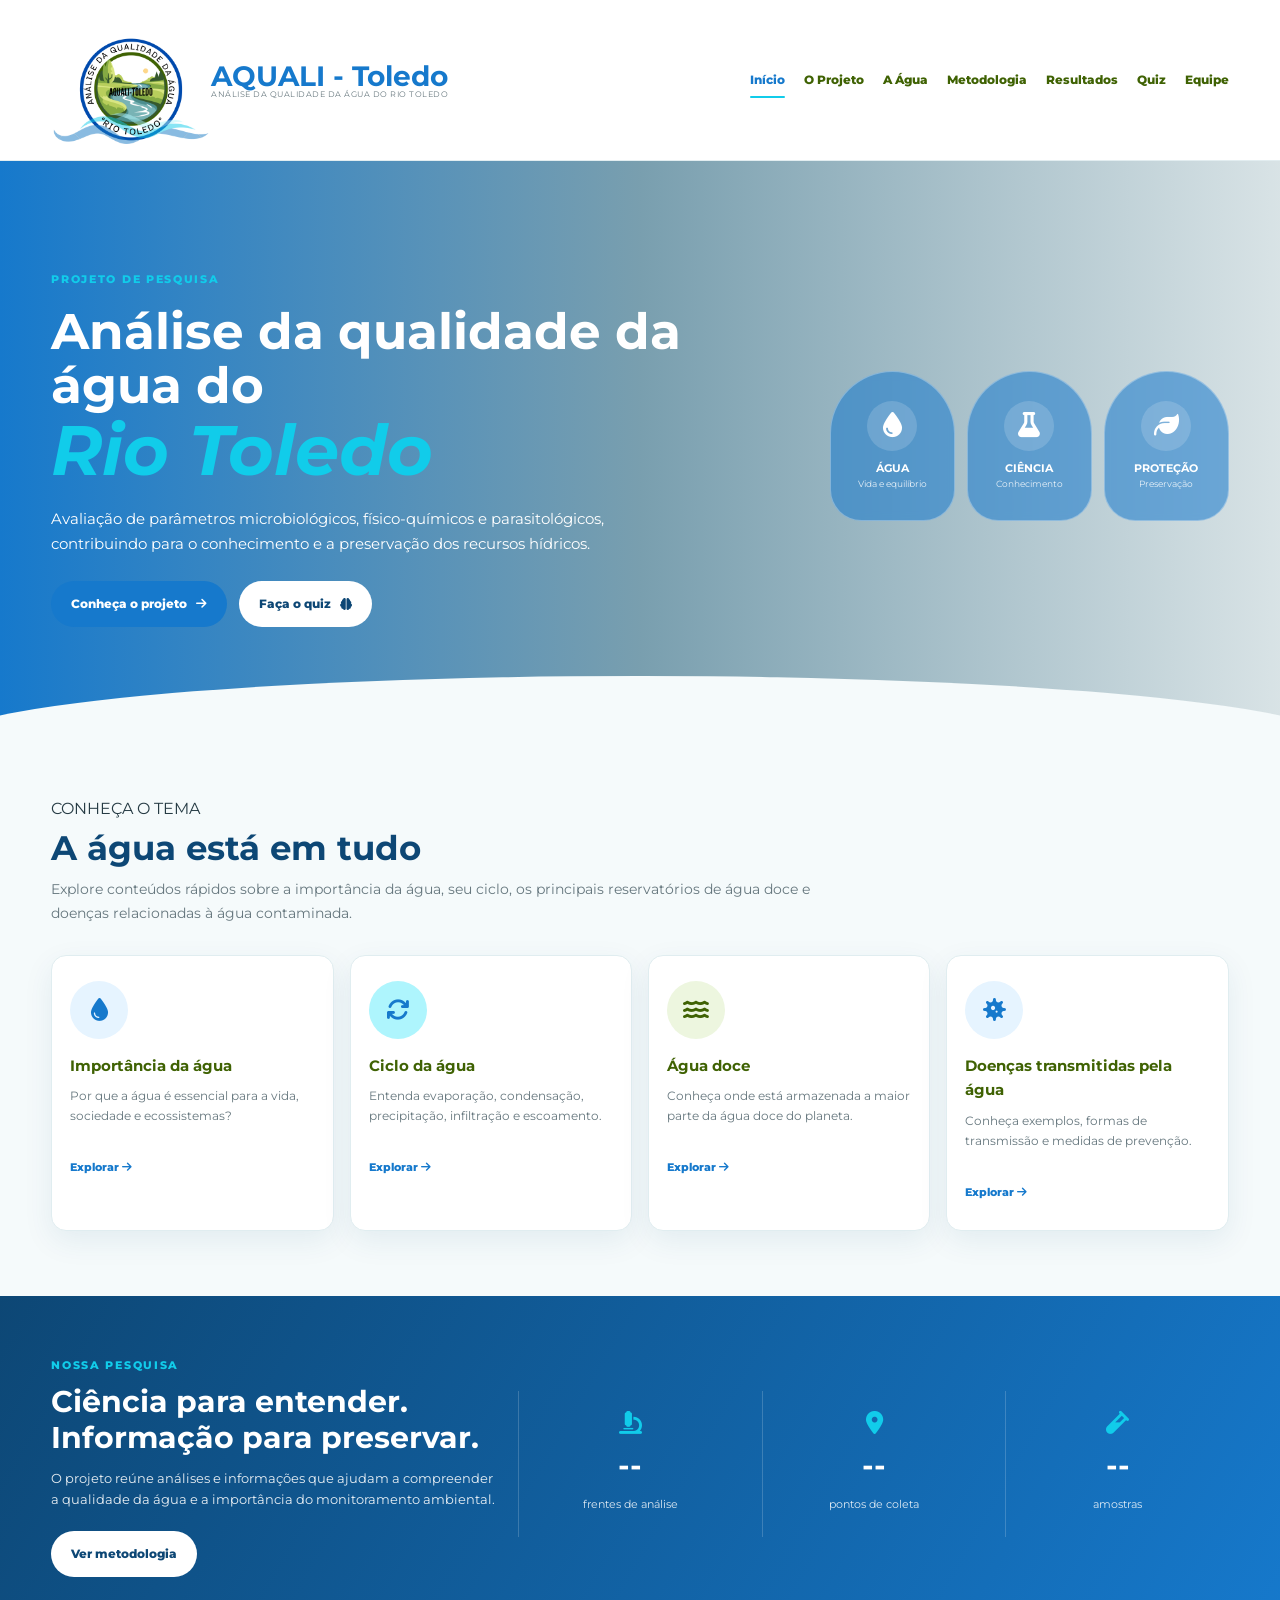
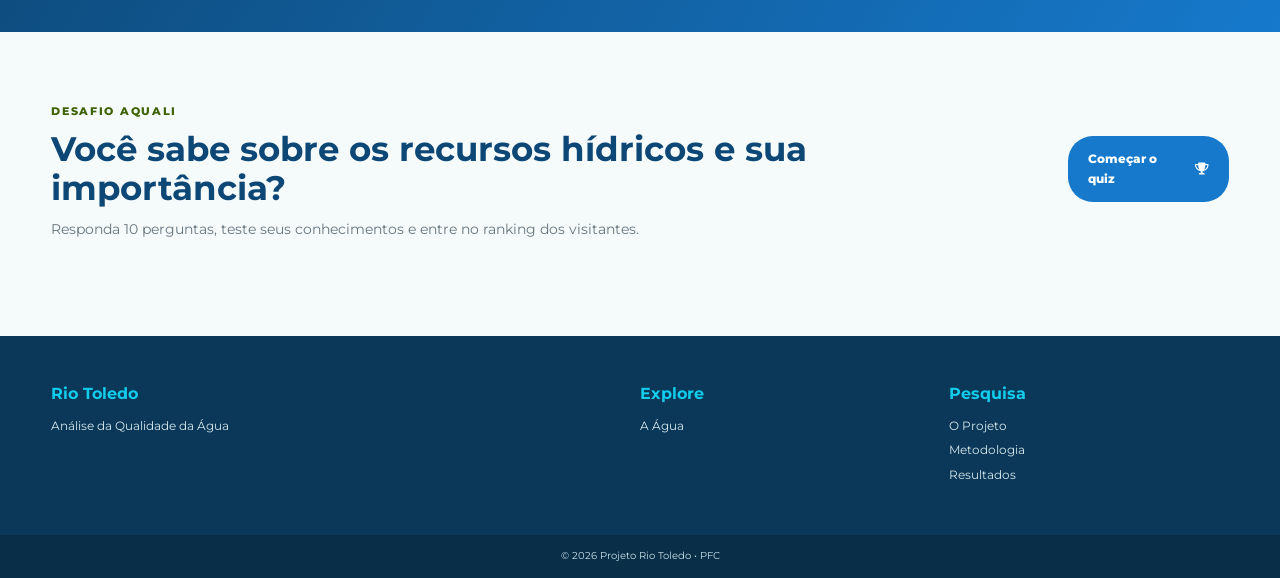
==== commit 7429b9f3: "feat: varias correcoes" ====
--- a/index.html
+++ b/index.html
@@ -158,7 +158,7 @@
             <a class="btn btn-light" href="metodologia.html">Ver metodologia</a>
           </div>
           <div class="strip-stat">
-            <i class="fa-solid fa-microscope"></i><strong>3</strong
+            <i class="fa-solid fa-microscope"></i><strong>--</strong
             ><span>frentes de análise</span>
           </div>
           <div class="strip-stat">
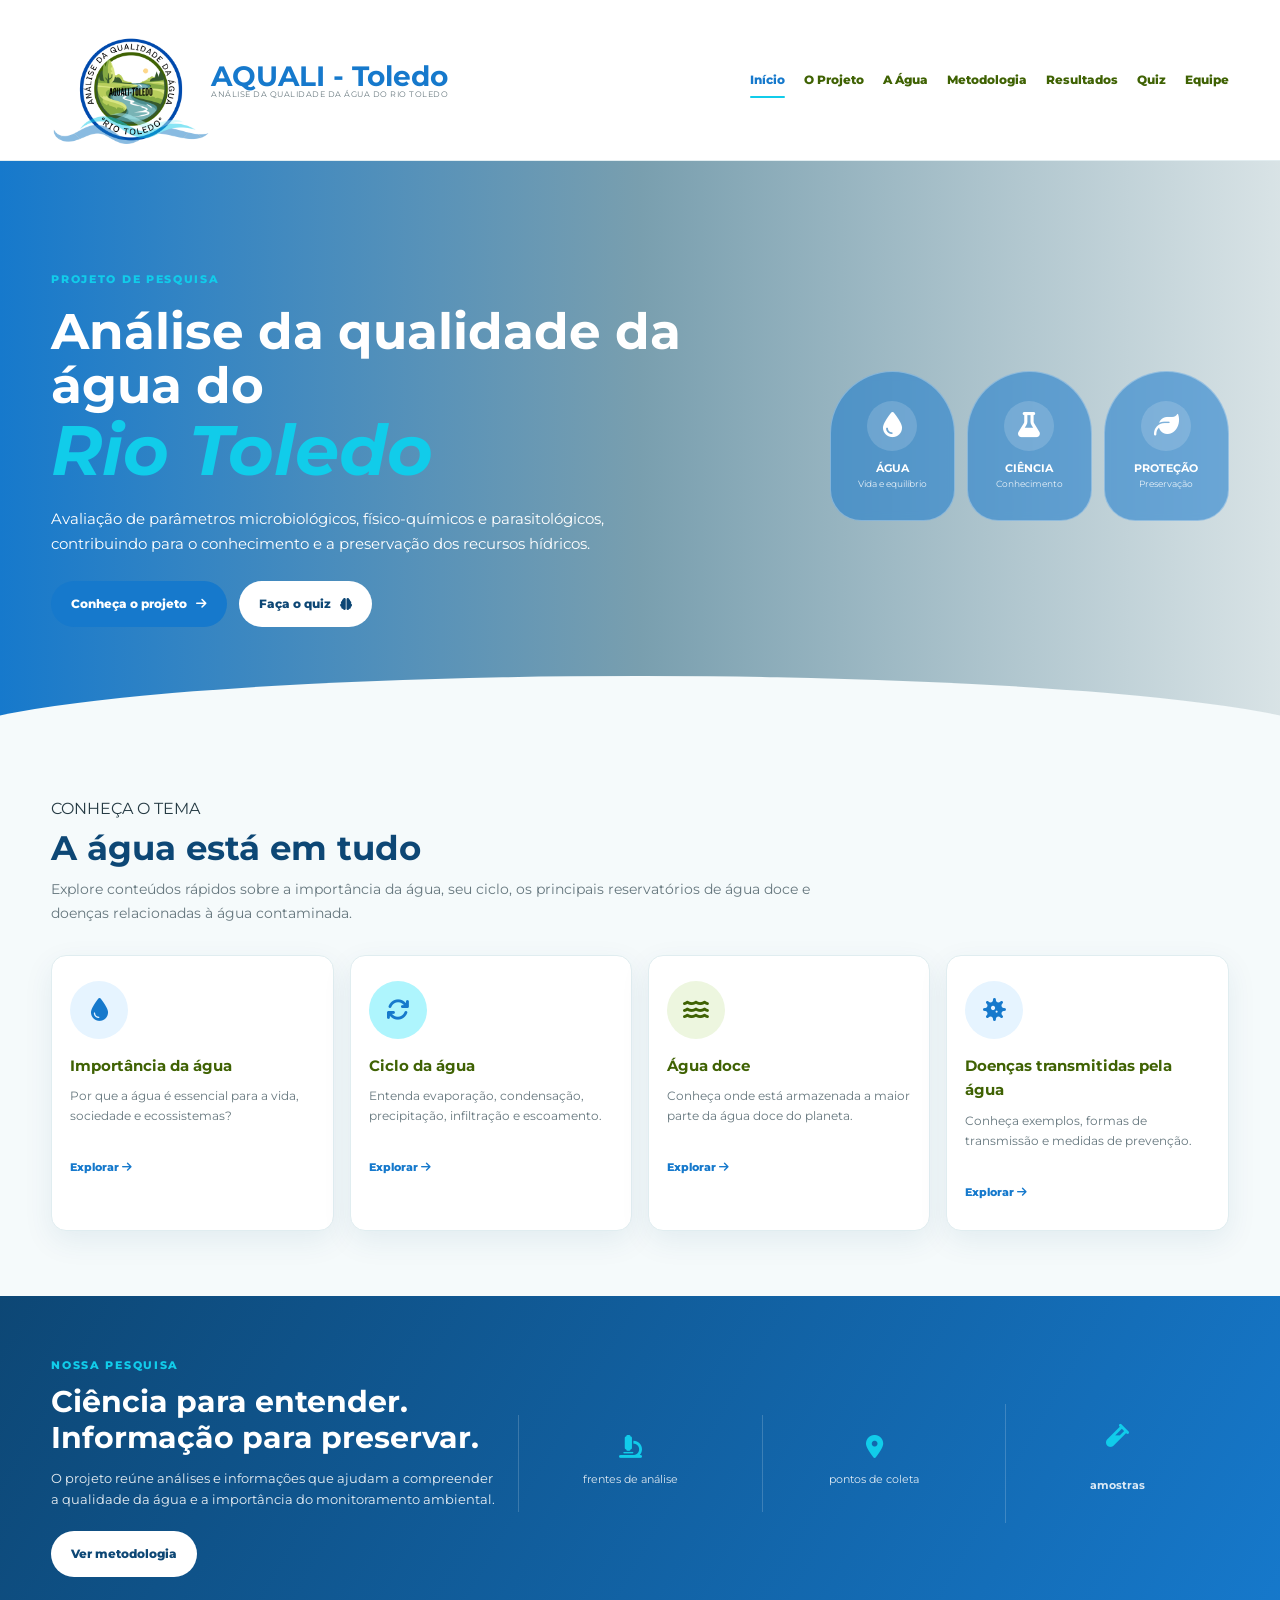
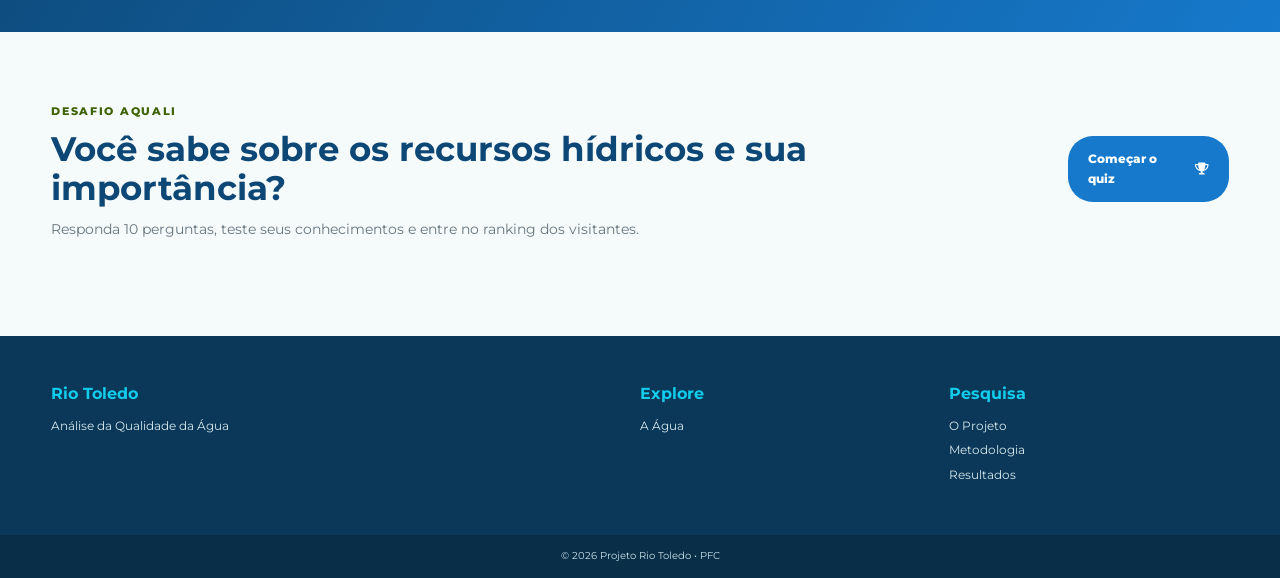
==== commit df883c18: "Fix HTML structure and update strong tags" ====
--- a/index.html
+++ b/index.html
@@ -158,16 +158,16 @@
             <a class="btn btn-light" href="metodologia.html">Ver metodologia</a>
           </div>
           <div class="strip-stat">
-            <i class="fa-solid fa-microscope"></i><strong>--</strong
+            <i class="fa-solid fa-microscope"></i
             ><span>frentes de análise</span>
           </div>
           <div class="strip-stat">
-            <i class="fa-solid fa-location-dot"></i><strong>--</strong
+            <i class="fa-solid fa-location-dot"></i
             ><span>pontos de coleta</span>
           </div>
           <div class="strip-stat">
-            <i class="fa-solid fa-vial"></i><strong>--</strong
-            ><span>amostras</span>
+            <i class="fa-solid fa-vial"></i
+            ><strong><span>amostras</span></strong>
           </div>
         </div>
       </section>
--- a/css/style.css
+++ b/css/style.css
@@ -642,14 +642,13 @@
 }
 .result-cards i {
   display: block;
-  color: var(--blue);
-  font-size: 25px;
+  color: var();
   margin-bottom: 8px;
 }
 .result-cards strong {
   display: block;
   color: var(--dark);
-  font-size: 32px;
+  font-size: 20px;
 }
 .result-cards span {
   font-size: 11px;
@@ -700,6 +699,57 @@
   align-items: center;
   justify-content: center;
   font-size: 27px;
+}
+.imagens.coleta {
+    display: flex;
+    justify-content: center;
+    align-items: center;
+    gap: 24px;
+    max-width: 1000px;
+    margin: 30px auto;
+    flex-wrap: wrap;
+}
+
+.imagens.coleta img {
+    width: 300px;
+    height: 220px;
+    object-fit: cover;
+    border-radius: 15px;
+}
+
+.imagens.tabelas.resultados {
+    display: grid;
+    grid-template-columns: repeat(2, 1fr);
+    gap: 30px;
+    width: 90%;
+    max-width: 1200px;
+    margin: 40px auto;
+}
+
+.imagens.tabelas.resultados img {
+    width: 100%;
+    height: auto;
+    display: block;
+}
+
+@media (max-width: 768px) {
+
+    .imagens.coleta {
+        gap: 16px;
+        width: 90%;
+    }
+
+    .imagens.coleta img {
+        width: 100%;
+        max-width: 350px;
+        height: auto;
+    }
+
+    .imagens.tabelas.resultados {
+        grid-template-columns: 1fr;
+        width: 90%;
+        gap: 25px;
+    }
 }
 .person-card h3 {
   color: var(--dark);
